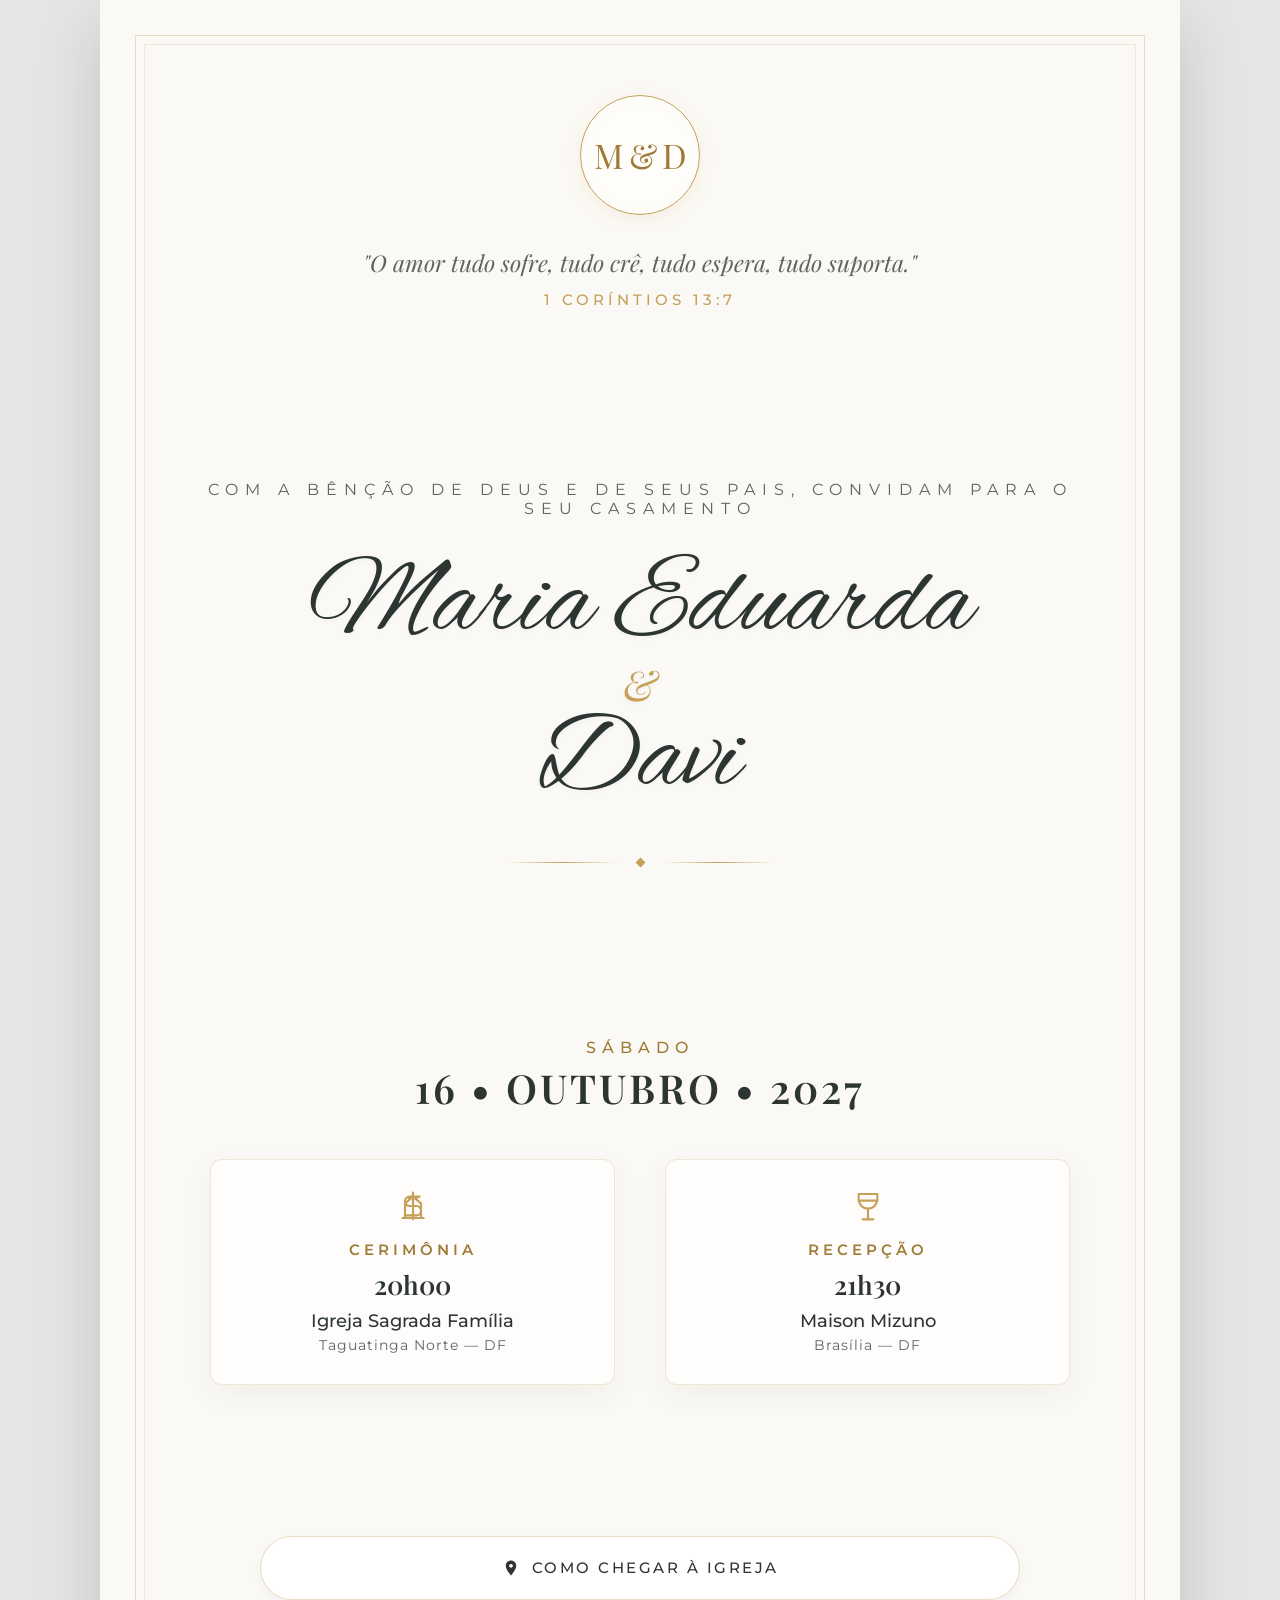
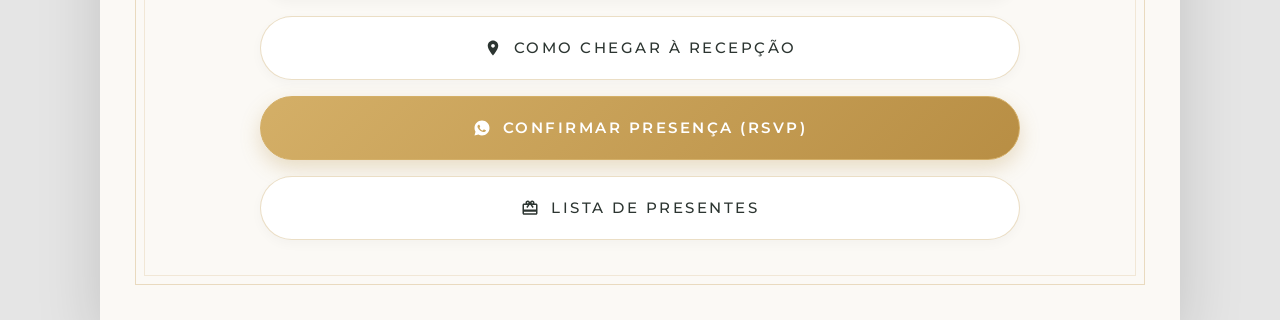
==== index.html @ dd8cb9b2 "feat: reestruturação da arquitetura modular, duplo CTA de presentes e área dos noivos" ====
<!DOCTYPE html>
<html lang="pt-BR">
<head>
  <meta charset="UTF-8">
  <meta name="viewport" content="width=device-width, initial-scale=1.0">
  <title>Convite de Casamento - Maria Eduarda & Davi</title>
  
  <!-- Fontes Tipográficas: Alex Brush, Playfair Display e Montserrat -->
  <link rel="preconnect" href="https://fonts.googleapis.com">
  <link rel="preconnect" href="https://fonts.gstatic.com" crossorigin>
  <link href="https://fonts.googleapis.com/css2?family=Alex+Brush&family=Montserrat:wght@300;400;500;600&family=Playfair+Display:ital,wght@0,400;0,600;1,400&display=swap" rel="stylesheet">

  <!-- Estilos Centralizados da Arquitetura -->
  <link rel="stylesheet" href="src/styles/convite.css">
</head>
<body>

  <main class="screen-canvas">
    
    <!-- Moldura Perimetral -->
    <div class="frame-border"></div>

    <!-- 1. Topo: Monograma & Versículo -->
    <header class="header-section">
      <div class="monogram-wrapper">
        <span class="monogram-text">M&D</span>
      </div>
      <p class="quote-text">
        "O amor tudo sofre, tudo crê, tudo espera, tudo suporta."
      </p>
      <span class="quote-ref">1 Coríntios 13:7</span>
    </header>

    <!-- 2. Centro: Nomes dos Noivos -->
    <section class="names-section">
      <p class="invitation-intro">Com a bênção de Deus e de seus pais, convidam para o seu casamento</p>
      <div class="couple-names">
        Maria Eduarda
        <span class="ampersand">&</span>
        Davi
      </div>
      <div class="ornament-divider">
        <span class="ornament-line"></span>
        <span class="ornament-diamond"></span>
        <span class="ornament-line"></span>
      </div>
    </section>

    <!-- 3. Detalhes: Data, Cerimônia & Recepção -->
    <section class="details-section">
      <div class="date-badge">
        <span class="date-day-week">Sábado</span>
        <span class="date-highlight">16 • OUTUBRO • 2027</span>
      </div>

      <div class="events-grid">
        <!-- Cerimônia -->
        <article class="event-card">
          <svg class="event-icon" viewBox="0 0 24 24" fill="none" stroke="currentColor" stroke-width="1.6" stroke-linecap="round" stroke-linejoin="round">
            <path d="M12 2v20M17 5H9.5a3.5 3.5 0 0 0 0 7h5a3.5 3.5 0 0 1 0 7H6"/>
            <path d="M12 3v6m-3-3h6"/>
            <path d="M4 21h16"/>
            <path d="M6 21V10l6-5 6 5v11"/>
          </svg>
          <h2 class="event-title">Cerimônia</h2>
          <div class="event-time">20h00</div>
          <div class="event-place">Igreja Sagrada Família</div>
          <div class="event-city">Taguatinga Norte — DF</div>
        </article>

        <!-- Recepção -->
        <article class="event-card">
          <svg class="event-icon" viewBox="0 0 24 24" fill="none" stroke="currentColor" stroke-width="1.6" stroke-linecap="round" stroke-linejoin="round">
            <path d="M8 22h8m-4-7v7m-7-15a7 7 0 0 0 14 0V3H5v4z"/>
            <path d="M5 8h14"/>
          </svg>
          <h2 class="event-title">Recepção</h2>
          <div class="event-time">21h30</div>
          <div class="event-place">Maison Mizuno</div>
          <div class="event-city">Brasília — DF</div>
        </article>
      </div>
    </section>

    <!-- 4. Botões Interativos com Links Ativos -->
    <footer class="actions-section">
      <!-- Botão 1: Igreja -->
      <a href="https://maps.app.goo.gl/EP4xwRCQ4GPCAb1d8" target="_blank" rel="noopener noreferrer" class="btn btn-outline">
        <svg class="btn-svg" viewBox="0 0 24 24">
          <path d="M12 2C8.13 2 5 5.13 5 9c0 5.25 7 13 7 13s7-7.75 7-13c0-3.87-3.13-7-7-7zm0 9.5c-1.38 0-2.5-1.12-2.5-2.5s1.12-2.5 2.5-2.5 2.5 1.12 2.5 2.5-1.12 2.5-2.5 2.5z"/>
        </svg>
        Como Chegar à Igreja
      </a>

      <!-- Botão 2: Recepção -->
      <a href="https://maps.google.com/?q=Maison+Mizuno+Brasilia" target="_blank" rel="noopener noreferrer" class="btn btn-outline">
        <svg class="btn-svg" viewBox="0 0 24 24">
          <path d="M12 2C8.13 2 5 5.13 5 9c0 5.25 7 13 7 13s7-7.75 7-13c0-3.87-3.13-7-7-7zm0 9.5c-1.38 0-2.5-1.12-2.5-2.5s1.12-2.5 2.5-2.5 2.5 1.12 2.5 2.5-1.12 2.5-2.5 2.5z"/>
        </svg>
        Como Chegar à Recepção
      </a>

      <!-- Botão 3: RSVP (Destaque Principal) -->
      <a href="https://api.whatsapp.com/send?phone=5561999999999&text=Ol%C3%A1!%20Gostaria%20de%20confirmar%20minha%20presen%C3%A7a%20no%20casamento%20de%20Maria%20Eduarda%20e%20Davi." target="_blank" rel="noopener noreferrer" class="btn btn-primary">
        <svg class="btn-svg" viewBox="0 0 24 24">
          <path d="M12 2C6.48 2 2 6.48 2 12c0 1.82.49 3.53 1.34 5L2 22l5.22-1.3c1.41.76 3.01 1.2 4.78 1.2 5.52 0 10-4.48 10-10S17.52 2 12 2zm4.5 14.2c-.22.61-1.28 1.17-1.78 1.22-.47.05-1.07.07-3.32-.86-2.6-1.07-4.24-3.73-4.37-3.9-.13-.17-1.05-1.4-1.05-2.67 0-1.27.67-1.89.9-2.14.24-.26.52-.32.7-.32.17 0 .35 0 .5.01.16.01.38-.06.59.45.22.53.75 1.83.82 1.96.07.14.11.3.02.48-.09.17-.14.28-.27.44-.14.15-.29.35-.41.47-.14.14-.29.29-.12.57.16.29.73 1.21 1.57 1.96 1.08.96 1.99 1.26 2.27 1.4.28.14.44.12.61-.07.17-.19.72-.84.91-1.13.19-.29.38-.24.64-.15.26.1 1.64.77 1.92.91.28.14.47.21.54.33.07.12.07.69-.15 1.3z"/>
        </svg>
        Confirmar Presença (RSVP)
      </a>

      <!-- Botão 4: Lista de Presentes -->
      <a href="lista-de-presentes.html" class="btn btn-outline">
        <svg class="btn-svg" viewBox="0 0 24 24">
          <path d="M20 6h-2.18c.11-.31.18-.65.18-1 0-1.66-1.34-3-3-3-1.05 0-1.96.54-2.5 1.35l-.5.65-.5-.65C10.96 2.54 10.05 2 9 2 7.34 2 6 3.34 6 5c0 .35.07.69.18 1H4c-1.11 0-1.99.89-1.99 2L2 19c0 1.11.89 2 2 2h16c1.11 0 2-.89 2-2V8c0-1.11-.89-2-2-2zm-5-2c.55 0 1 .45 1 1s-.45 1-1 1-1-.45-1-1 .45-1 1-1zM9 4c.55 0 1 .45 1 1s-.45 1-1 1-1-.45-1-1 .45-1 1-1zm11 15H4v-2h16v2zm0-5H4V8h5.08L7 10.83 8.62 12 11 8.76V8h2v.76L15.38 12 17 10.83 14.92 8H20v6z"/>
        </svg>
        Lista de Presentes
      </a>
    </footer>

  </main>

</body>
</html>
---- src/styles/convite.css ----
/* -------------------------------------------------------------
   VARIÁVEIS DE DESIGN & PALETA DE CORES (CONVITE)
   ------------------------------------------------------------- */
:root {
  --bg-linen: #FBF9F5;
  --bg-card: #FFFFFF;
  --gold-primary: #C5A059;
  --gold-light: #E7D8BA;
  --gold-dark: #9E7B36;
  --text-main: #2C3531;       /* Verde oliva muito profundo / cinza chumbo */
  --text-muted: #5C6560;
  --border-subtle: rgba(197, 160, 89, 0.35);
  --shadow-soft: 0 10px 30px rgba(44, 53, 49, 0.05);
}

/* -------------------------------------------------------------
   RESET & BASE SETUP
   ------------------------------------------------------------- */
*, *::before, *::after {
  box-sizing: border-box;
  margin: 0;
  padding: 0;
  -webkit-font-smoothing: antialiased;
  -moz-osx-font-smoothing: grayscale;
}

body {
  background-color: #E5E5E5; /* Fundo de visualização do navegador */
  display: flex;
  justify-content: center;
  align-items: center;
  min-height: 100vh;
  font-family: 'Montserrat', sans-serif;
  color: var(--text-main);
  -webkit-print-color-adjust: exact !important;
  print-color-adjust: exact !important;
}

/* -------------------------------------------------------------
   CANVAS EXATO DE TELA VERTICAL (1080 x 1920 px)
   ------------------------------------------------------------- */
.screen-canvas {
  width: 1080px;
  height: 1920px;
  min-width: 1080px;
  min-height: 1920px;
  max-width: 1080px;
  max-height: 1920px;
  background-color: var(--bg-linen);
  position: relative;
  overflow: hidden;
  display: flex;
  flex-direction: column;
  justify-content: space-between;
  align-items: center;
  padding: 95px 85px 80px 85px;
  box-shadow: 0 25px 60px rgba(0, 0, 0, 0.15);
}

/* Moldura elegante com filete duplo sutil */
.frame-border {
  position: absolute;
  top: 35px;
  left: 35px;
  right: 35px;
  bottom: 35px;
  border: 1.5px solid var(--border-subtle);
  pointer-events: none;
  z-index: 1;
}

.frame-border::after {
  content: '';
  position: absolute;
  top: 8px;
  left: 8px;
  right: 8px;
  bottom: 8px;
  border: 0.5px solid rgba(197, 160, 89, 0.2);
}

/* -------------------------------------------------------------
   SEÇÃO DO TOPO: MONOGRAMA & VERSÍCULO
   ------------------------------------------------------------- */
.header-section {
  width: 100%;
  text-align: center;
  z-index: 2;
}

.monogram-wrapper {
  margin: 0 auto 30px auto;
  width: 120px;
  height: 120px;
  border: 1px solid var(--gold-primary);
  border-radius: 50%;
  display: flex;
  align-items: center;
  justify-content: center;
  background: radial-gradient(circle, #FFFDF9 60%, rgba(249, 248, 246, 0.3) 100%);
  box-shadow: 0 4px 15px rgba(197, 160, 89, 0.12);
}

.monogram-text {
  font-family: 'Playfair Display', serif;
  font-size: 34px;
  font-weight: 400;
  color: var(--gold-dark);
  letter-spacing: 5px;
  text-indent: 5px;
}

.quote-text {
  font-family: 'Playfair Display', serif;
  font-style: italic;
  font-size: 23px;
  line-height: 1.6;
  color: var(--text-muted);
  max-width: 720px;
  margin: 0 auto;
}

.quote-ref {
  display: block;
  font-family: 'Montserrat', sans-serif;
  font-style: normal;
  font-size: 15px;
  font-weight: 500;
  text-transform: uppercase;
  letter-spacing: 4px;
  color: var(--gold-primary);
  margin-top: 8px;
}

/* -------------------------------------------------------------
   SEÇÃO CENTRAL: NOMES DOS NOIVOS
   ------------------------------------------------------------- */
.names-section {
  width: 100%;
  text-align: center;
  z-index: 2;
  margin: 20px 0;
}

.invitation-intro {
  font-size: 16px;
  text-transform: uppercase;
  letter-spacing: 7px;
  color: var(--text-muted);
  margin-bottom: 25px;
  font-weight: 400;
}

.couple-names {
  font-family: 'Alex Brush', cursive;
  font-size: 110px;
  color: var(--text-main);
  line-height: 1.15;
  font-weight: 400;
  padding: 0 20px;
  text-shadow: 0 2px 4px rgba(44, 53, 49, 0.04);
}

.ampersand {
  display: block;
  font-family: 'Playfair Display', serif;
  font-style: italic;
  font-size: 42px;
  color: var(--gold-primary);
  margin: -10px 0;
}

.ornament-divider {
  display: flex;
  align-items: center;
  justify-content: center;
  gap: 20px;
  margin-top: 35px;
}

.ornament-line {
  width: 110px;
  height: 1px;
  background: linear-gradient(90deg, transparent, var(--gold-primary), transparent);
}

.ornament-diamond {
  width: 7px;
  height: 7px;
  background-color: var(--gold-primary);
  transform: rotate(45deg);
}

/* -------------------------------------------------------------
   SEÇÃO DE DETALHES: DATA & LOCAIS
   ------------------------------------------------------------- */
.details-section {
  width: 100%;
  max-width: 860px;
  text-align: center;
  z-index: 2;
}

.date-badge {
  display: inline-flex;
  flex-direction: column;
  align-items: center;
  justify-content: center;
  margin-bottom: 45px;
}

.date-day-week {
  font-size: 16px;
  text-transform: uppercase;
  letter-spacing: 6px;
  color: var(--gold-dark);
  font-weight: 500;
  margin-bottom: 4px;
}

.date-highlight {
  font-family: 'Playfair Display', serif;
  font-size: 40px;
  font-weight: 600;
  letter-spacing: 3px;
  color: var(--text-main);
}

.events-grid {
  display: flex;
  justify-content: center;
  gap: 50px;
  width: 100%;
}

.event-card {
  flex: 1;
  background-color: rgba(255, 255, 255, 0.7);
  border: 1px solid rgba(197, 160, 89, 0.25);
  border-radius: 12px;
  padding: 30px 20px;
  box-shadow: var(--shadow-soft);
  backdrop-filter: blur(4px);
}

.event-icon {
  width: 32px;
  height: 32px;
  margin: 0 auto 14px auto;
  color: var(--gold-primary);
}

.event-title {
  font-size: 15px;
  text-transform: uppercase;
  letter-spacing: 4px;
  color: var(--gold-dark);
  font-weight: 600;
  margin-bottom: 8px;
}

.event-time {
  font-family: 'Playfair Display', serif;
  font-size: 26px;
  font-weight: 600;
  color: var(--text-main);
  margin-bottom: 8px;
}

.event-place {
  font-size: 18px;
  font-weight: 500;
  color: var(--text-main);
  margin-bottom: 4px;
}

.event-city {
  font-size: 14px;
  color: var(--text-muted);
  letter-spacing: 1px;
}

/* -------------------------------------------------------------
   SEÇÃO DOS BOTÕES DE AÇÃO INTERATIVOS
   ------------------------------------------------------------- */
.actions-section {
  width: 100%;
  max-width: 760px;
  display: flex;
  flex-direction: column;
  gap: 16px;
  z-index: 2;
}

.btn {
  display: flex;
  align-items: center;
  justify-content: center;
  width: 100%;
  height: 64px;
  border-radius: 32px;
  text-decoration: none;
  font-size: 15px;
  font-weight: 500;
  letter-spacing: 2.5px;
  text-transform: uppercase;
  transition: all 0.3s ease;
  cursor: pointer;
}

.btn-svg {
  width: 18px;
  height: 18px;
  margin-right: 12px;
  fill: currentColor;
}

/* Botão Principal Dourado (RSVP) */
.btn-primary {
  background: linear-gradient(135deg, #D4AF67 0%, #B88E44 100%);
  color: #FFFFFF;
  box-shadow: 0 8px 20px rgba(184, 142, 68, 0.28);
  font-weight: 600;
  border: 1px solid #D4AF67;
}

/* Botões Secundários Elegantes em Contorno */
.btn-outline {
  background-color: #FFFFFF;
  color: var(--text-main);
  border: 1.5px solid var(--border-subtle);
  box-shadow: 0 4px 12px rgba(0, 0, 0, 0.03);
}

.btn-outline:hover {
  border-color: var(--gold-primary);
  background-color: #FCFBF9;
  color: var(--gold-dark);
}

/* -------------------------------------------------------------
   REGRAS DE IMPRESSÃO / GERAÇÃO EXATA DE PDF
   ------------------------------------------------------------- */
@media print {
  @page {
    size: 1080px 1920px;
    margin: 0;
  }
  
  html, body {
    width: 1080px;
    height: 1920px;
    margin: 0;
    padding: 0;
    background: transparent !important;
    -webkit-print-color-adjust: exact !important;
    print-color-adjust: exact !important;
  }

  .screen-canvas {
    box-shadow: none !important;
    margin: 0 !important;
    width: 1080px !important;
    height: 1920px !important;
    page-break-after: avoid;
    page-break-inside: avoid;
  }

  /* Garante que links permaneçam clicáveis sem decorações estranhas de impressão */
  a {
    text-decoration: none !important;
    color: inherit;
  }
}
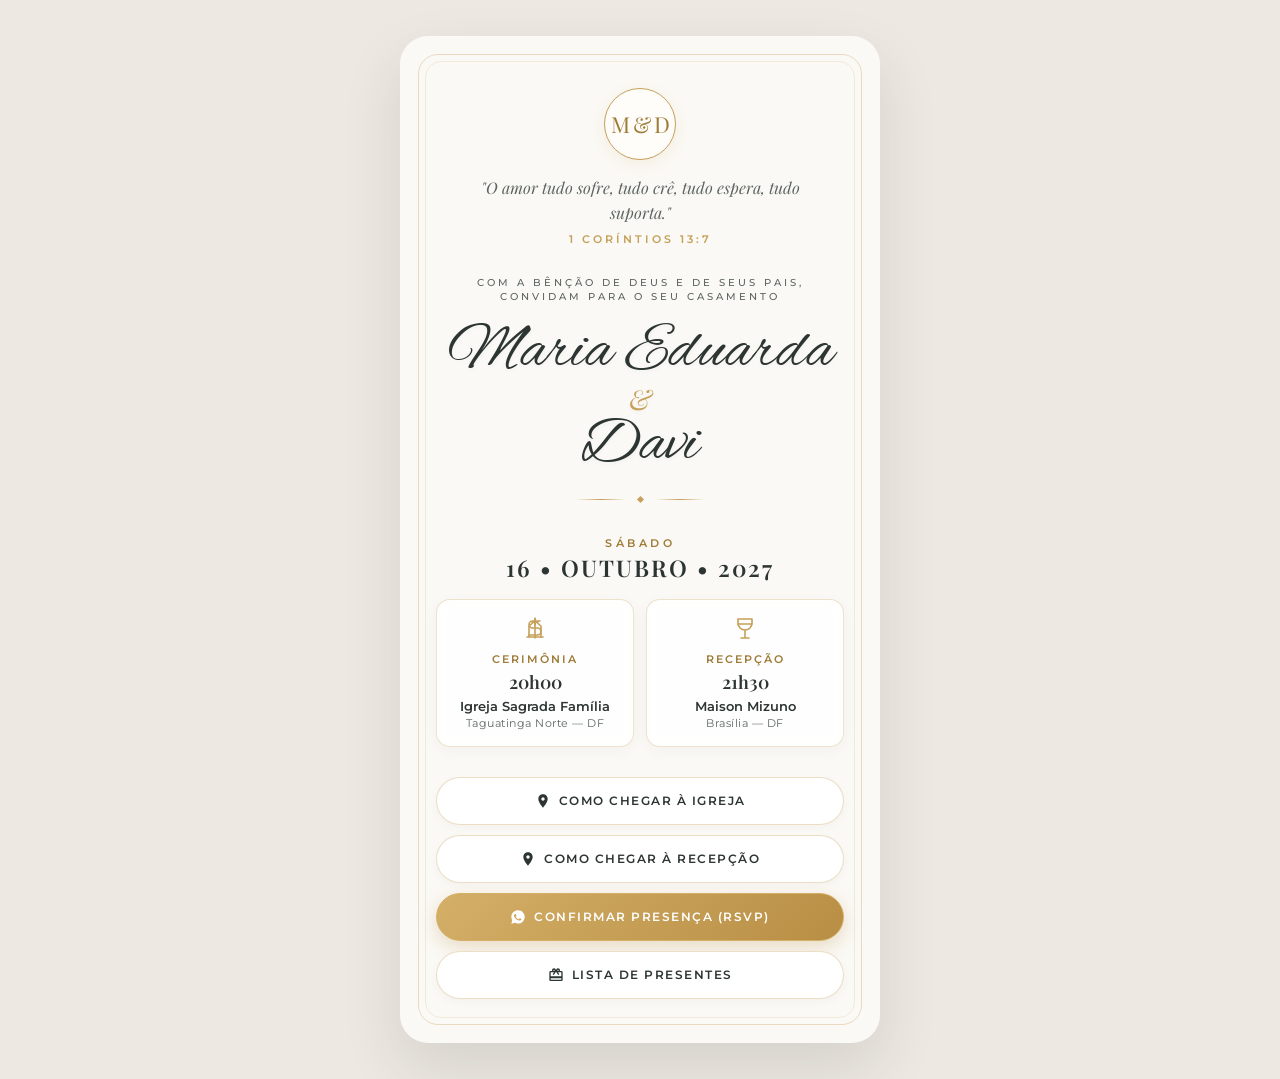
==== commit 281789a3: "feat(responsive): refactor entire project to Mobile First design architecture - Rewrite src/styles/c" ====
--- a/index.html
+++ b/index.html
@@ -101,7 +101,7 @@
       </a>
 
       <!-- Botão 3: RSVP (Destaque Principal) -->
-      <a href="https://api.whatsapp.com/send?phone=5561999999999&text=Ol%C3%A1!%20Gostaria%20de%20confirmar%20minha%20presen%C3%A7a%20no%20casamento%20de%20Maria%20Eduarda%20e%20Davi." target="_blank" rel="noopener noreferrer" class="btn btn-primary">
+      <a href="https://api.whatsapp.com/send?phone=5561992705412&text=Ol%C3%A1!%20Gostaria%20de%20confirmar%20minha%20presen%C3%A7a%20no%20casamento%20de%20Maria%20Eduarda%20e%20Davi." target="_blank" rel="noopener noreferrer" class="btn btn-primary">
         <svg class="btn-svg" viewBox="0 0 24 24">
           <path d="M12 2C6.48 2 2 6.48 2 12c0 1.82.49 3.53 1.34 5L2 22l5.22-1.3c1.41.76 3.01 1.2 4.78 1.2 5.52 0 10-4.48 10-10S17.52 2 12 2zm4.5 14.2c-.22.61-1.28 1.17-1.78 1.22-.47.05-1.07.07-3.32-.86-2.6-1.07-4.24-3.73-4.37-3.9-.13-.17-1.05-1.4-1.05-2.67 0-1.27.67-1.89.9-2.14.24-.26.52-.32.7-.32.17 0 .35 0 .5.01.16.01.38-.06.59.45.22.53.75 1.83.82 1.96.07.14.11.3.02.48-.09.17-.14.28-.27.44-.14.15-.29.35-.41.47-.14.14-.29.29-.12.57.16.29.73 1.21 1.57 1.96 1.08.96 1.99 1.26 2.27 1.4.28.14.44.12.61-.07.17-.19.72-.84.91-1.13.19-.29.38-.24.64-.15.26.1 1.64.77 1.92.91.28.14.47.21.54.33.07.12.07.69-.15 1.3z"/>
         </svg>
--- a/src/styles/convite.css
+++ b/src/styles/convite.css
@@ -14,7 +14,7 @@
 }
 
 /* -------------------------------------------------------------
-   RESET & BASE SETUP
+   RESET & BASE SETUP (MOBILE-FIRST)
    ------------------------------------------------------------- */
 *, *::before, *::after {
   box-sizing: border-box;
@@ -25,27 +25,29 @@
 }
 
 body {
-  background-color: #E5E5E5; /* Fundo de visualização do navegador */
-  display: flex;
-  justify-content: center;
-  align-items: center;
+  background-color: var(--bg-linen);
   min-height: 100vh;
+  min-height: 100dvh;
+  display: flex;
+  flex-direction: column;
+  justify-content: flex-start;
+  align-items: center;
   font-family: 'Montserrat', sans-serif;
   color: var(--text-main);
   -webkit-print-color-adjust: exact !important;
   print-color-adjust: exact !important;
-}
-
-/* -------------------------------------------------------------
-   CANVAS EXATO DE TELA VERTICAL (1080 x 1920 px)
+  overflow-x: hidden;
+  padding: 0;
+}
+
+/* -------------------------------------------------------------
+   CANVAS DO CONVITE (MOBILE FIRST: 100% FLUIDO NO CELULAR)
    ------------------------------------------------------------- */
 .screen-canvas {
-  width: 1080px;
-  height: 1920px;
-  min-width: 1080px;
-  min-height: 1920px;
-  max-width: 1080px;
-  max-height: 1920px;
+  width: 100%;
+  max-width: 480px;
+  min-height: 100vh;
+  min-height: 100dvh;
   background-color: var(--bg-linen);
   position: relative;
   overflow: hidden;
@@ -53,18 +55,36 @@
   flex-direction: column;
   justify-content: space-between;
   align-items: center;
-  padding: 95px 85px 80px 85px;
-  box-shadow: 0 25px 60px rgba(0, 0, 0, 0.15);
-}
-
-/* Moldura elegante com filete duplo sutil */
+  padding: clamp(32px, 7vw, 44px) clamp(18px, 5vw, 26px) clamp(26px, 5vw, 36px) clamp(18px, 5vw, 26px);
+  box-shadow: none;
+  gap: clamp(16px, 3.5vw, 22px);
+}
+
+/* Em telas maiores que celular (Tablet/Desktop), o convite vira um cartão luxuoso centralizado */
+@media (min-width: 640px) {
+  body {
+    background-color: #EDE8E1;
+    justify-content: center;
+    padding: 36px 16px;
+  }
+  .screen-canvas {
+    min-height: auto;
+    border-radius: 28px;
+    padding: 52px 36px 44px 36px;
+    box-shadow: 0 25px 60px rgba(44, 53, 49, 0.12);
+    gap: 26px;
+  }
+}
+
+/* Moldura perimetral elegante com borda dupla sutil */
 .frame-border {
   position: absolute;
-  top: 35px;
-  left: 35px;
-  right: 35px;
-  bottom: 35px;
-  border: 1.5px solid var(--border-subtle);
+  top: 12px;
+  left: 12px;
+  right: 12px;
+  bottom: 12px;
+  border: 1px solid var(--border-subtle);
+  border-radius: 16px;
   pointer-events: none;
   z-index: 1;
 }
@@ -72,15 +92,33 @@
 .frame-border::after {
   content: '';
   position: absolute;
-  top: 8px;
-  left: 8px;
-  right: 8px;
-  bottom: 8px;
-  border: 0.5px solid rgba(197, 160, 89, 0.2);
-}
-
-/* -------------------------------------------------------------
-   SEÇÃO DO TOPO: MONOGRAMA & VERSÍCULO
+  top: 4px;
+  left: 4px;
+  right: 4px;
+  bottom: 4px;
+  border: 0.5px solid rgba(197, 160, 89, 0.18);
+  border-radius: 12px;
+}
+
+@media (min-width: 640px) {
+  .frame-border {
+    top: 18px;
+    left: 18px;
+    right: 18px;
+    bottom: 18px;
+    border-radius: 20px;
+  }
+  .frame-border::after {
+    top: 6px;
+    left: 6px;
+    right: 6px;
+    bottom: 6px;
+    border-radius: 16px;
+  }
+}
+
+/* -------------------------------------------------------------
+   1. SEÇÃO DO TOPO: MONOGRAMA & VERSÍCULO
    ------------------------------------------------------------- */
 .header-section {
   width: 100%;
@@ -89,9 +127,9 @@
 }
 
 .monogram-wrapper {
-  margin: 0 auto 30px auto;
-  width: 120px;
-  height: 120px;
+  margin: 0 auto 16px auto;
+  width: 72px;
+  height: 72px;
   border: 1px solid var(--gold-primary);
   border-radius: 50%;
   display: flex;
@@ -103,61 +141,64 @@
 
 .monogram-text {
   font-family: 'Playfair Display', serif;
-  font-size: 34px;
+  font-size: 22px;
   font-weight: 400;
   color: var(--gold-dark);
-  letter-spacing: 5px;
-  text-indent: 5px;
+  letter-spacing: 3px;
+  text-indent: 3px;
 }
 
 .quote-text {
   font-family: 'Playfair Display', serif;
   font-style: italic;
-  font-size: 23px;
-  line-height: 1.6;
+  font-size: clamp(14px, 3.8vw, 16px);
+  line-height: 1.55;
   color: var(--text-muted);
-  max-width: 720px;
+  max-width: 380px;
   margin: 0 auto;
+  padding: 0 8px;
 }
 
 .quote-ref {
   display: block;
   font-family: 'Montserrat', sans-serif;
   font-style: normal;
-  font-size: 15px;
-  font-weight: 500;
+  font-size: 11px;
+  font-weight: 600;
   text-transform: uppercase;
-  letter-spacing: 4px;
+  letter-spacing: 3px;
   color: var(--gold-primary);
-  margin-top: 8px;
-}
-
-/* -------------------------------------------------------------
-   SEÇÃO CENTRAL: NOMES DOS NOIVOS
+  margin-top: 6px;
+}
+
+/* -------------------------------------------------------------
+   2. SEÇÃO CENTRAL: NOMES DOS NOIVOS
    ------------------------------------------------------------- */
 .names-section {
   width: 100%;
   text-align: center;
   z-index: 2;
-  margin: 20px 0;
+  margin: 4px 0;
 }
 
 .invitation-intro {
-  font-size: 16px;
+  font-size: 10px;
   text-transform: uppercase;
-  letter-spacing: 7px;
+  letter-spacing: 3px;
   color: var(--text-muted);
-  margin-bottom: 25px;
-  font-weight: 400;
+  margin-bottom: 12px;
+  font-weight: 500;
+  padding: 0 10px;
+  line-height: 1.4;
 }
 
 .couple-names {
   font-family: 'Alex Brush', cursive;
-  font-size: 110px;
+  font-size: clamp(38px, 12vw, 64px);
   color: var(--text-main);
   line-height: 1.15;
   font-weight: 400;
-  padding: 0 20px;
+  padding: 0 8px;
   text-shadow: 0 2px 4px rgba(44, 53, 49, 0.04);
 }
 
@@ -165,38 +206,37 @@
   display: block;
   font-family: 'Playfair Display', serif;
   font-style: italic;
-  font-size: 42px;
+  font-size: clamp(20px, 5.5vw, 28px);
   color: var(--gold-primary);
-  margin: -10px 0;
+  margin: -6px 0;
 }
 
 .ornament-divider {
   display: flex;
   align-items: center;
   justify-content: center;
-  gap: 20px;
-  margin-top: 35px;
+  gap: 12px;
+  margin-top: 14px;
 }
 
 .ornament-line {
-  width: 110px;
+  width: 50px;
   height: 1px;
   background: linear-gradient(90deg, transparent, var(--gold-primary), transparent);
 }
 
 .ornament-diamond {
-  width: 7px;
-  height: 7px;
+  width: 5px;
+  height: 5px;
   background-color: var(--gold-primary);
   transform: rotate(45deg);
 }
 
 /* -------------------------------------------------------------
-   SEÇÃO DE DETALHES: DATA & LOCAIS
+   3. SEÇÃO DE DETALHES: DATA & LOCAIS
    ------------------------------------------------------------- */
 .details-section {
   width: 100%;
-  max-width: 860px;
   text-align: center;
   z-index: 2;
 }
@@ -206,90 +246,96 @@
   flex-direction: column;
   align-items: center;
   justify-content: center;
-  margin-bottom: 45px;
+  margin-bottom: 16px;
 }
 
 .date-day-week {
-  font-size: 16px;
+  font-size: 11px;
   text-transform: uppercase;
-  letter-spacing: 6px;
+  letter-spacing: 3.5px;
   color: var(--gold-dark);
-  font-weight: 500;
-  margin-bottom: 4px;
+  font-weight: 600;
+  margin-bottom: 2px;
 }
 
 .date-highlight {
   font-family: 'Playfair Display', serif;
-  font-size: 40px;
-  font-weight: 600;
-  letter-spacing: 3px;
+  font-size: clamp(17px, 4.8vw, 23px);
+  font-weight: 600;
+  letter-spacing: clamp(1px, 0.4vw, 2px);
   color: var(--text-main);
 }
 
 .events-grid {
-  display: flex;
-  justify-content: center;
-  gap: 50px;
-  width: 100%;
+  display: grid;
+  grid-template-columns: 1fr;
+  gap: 10px;
+  width: 100%;
+}
+
+@media (min-width: 440px) {
+  .events-grid {
+    grid-template-columns: 1fr 1fr;
+    gap: 12px;
+  }
 }
 
 .event-card {
-  flex: 1;
-  background-color: rgba(255, 255, 255, 0.7);
-  border: 1px solid rgba(197, 160, 89, 0.25);
-  border-radius: 12px;
-  padding: 30px 20px;
-  box-shadow: var(--shadow-soft);
-  backdrop-filter: blur(4px);
+  background-color: rgba(255, 255, 255, 0.85);
+  border: 1px solid rgba(197, 160, 89, 0.3);
+  border-radius: 14px;
+  padding: 16px 12px;
+  box-shadow: 0 4px 15px rgba(44, 53, 49, 0.04);
+  backdrop-filter: blur(6px);
 }
 
 .event-icon {
-  width: 32px;
-  height: 32px;
-  margin: 0 auto 14px auto;
+  width: 24px;
+  height: 24px;
+  margin: 0 auto 8px auto;
   color: var(--gold-primary);
 }
 
 .event-title {
-  font-size: 15px;
+  font-size: 11px;
   text-transform: uppercase;
-  letter-spacing: 4px;
+  letter-spacing: 2px;
   color: var(--gold-dark);
   font-weight: 600;
-  margin-bottom: 8px;
+  margin-bottom: 4px;
 }
 
 .event-time {
   font-family: 'Playfair Display', serif;
-  font-size: 26px;
-  font-weight: 600;
-  color: var(--text-main);
-  margin-bottom: 8px;
+  font-size: 18px;
+  font-weight: 600;
+  color: var(--text-main);
+  margin-bottom: 4px;
 }
 
 .event-place {
-  font-size: 18px;
-  font-weight: 500;
-  color: var(--text-main);
-  margin-bottom: 4px;
+  font-size: 13px;
+  font-weight: 600;
+  color: var(--text-main);
+  margin-bottom: 2px;
 }
 
 .event-city {
-  font-size: 14px;
+  font-size: 11px;
   color: var(--text-muted);
-  letter-spacing: 1px;
-}
-
-/* -------------------------------------------------------------
-   SEÇÃO DOS BOTÕES DE AÇÃO INTERATIVOS
+  letter-spacing: 0.5px;
+}
+
+/* -------------------------------------------------------------
+   4. SEÇÃO DOS BOTÕES DE AÇÃO INTERATIVOS
    ------------------------------------------------------------- */
 .actions-section {
   width: 100%;
-  max-width: 760px;
   display: flex;
   flex-direction: column;
-  gap: 16px;
+  gap: 10px;
   z-index: 2;
+  margin-top: 4px;
 }
 
 .btn {
@@ -297,31 +343,45 @@
   align-items: center;
   justify-content: center;
   width: 100%;
-  height: 64px;
-  border-radius: 32px;
+  height: 48px;
+  min-height: 48px;
+  border-radius: 24px;
   text-decoration: none;
-  font-size: 15px;
-  font-weight: 500;
-  letter-spacing: 2.5px;
+  font-size: clamp(10.5px, 2.7vw, 11.5px);
+  font-weight: 600;
+  letter-spacing: clamp(1px, 0.3vw, 1.5px);
   text-transform: uppercase;
-  transition: all 0.3s ease;
+  transition: all 0.25s ease;
   cursor: pointer;
+  padding: 0 clamp(12px, 3vw, 16px);
+  -webkit-tap-highlight-color: transparent;
+  white-space: nowrap;
+}
+
+.btn:active {
+  transform: scale(0.98);
 }
 
 .btn-svg {
-  width: 18px;
-  height: 18px;
-  margin-right: 12px;
+  width: 16px;
+  height: 16px;
+  margin-right: 8px;
   fill: currentColor;
+  flex-shrink: 0;
 }
 
 /* Botão Principal Dourado (RSVP) */
 .btn-primary {
   background: linear-gradient(135deg, #D4AF67 0%, #B88E44 100%);
   color: #FFFFFF;
-  box-shadow: 0 8px 20px rgba(184, 142, 68, 0.28);
+  box-shadow: 0 6px 18px rgba(184, 142, 68, 0.28);
   font-weight: 600;
   border: 1px solid #D4AF67;
+}
+
+.btn-primary:hover {
+  background: linear-gradient(135deg, #DFBD7A 0%, #A57E37 100%);
+  box-shadow: 0 8px 22px rgba(184, 142, 68, 0.35);
 }
 
 /* Botões Secundários Elegantes em Contorno */
@@ -329,7 +389,7 @@
   background-color: #FFFFFF;
   color: var(--text-main);
   border: 1.5px solid var(--border-subtle);
-  box-shadow: 0 4px 12px rgba(0, 0, 0, 0.03);
+  box-shadow: 0 3px 10px rgba(0, 0, 0, 0.03);
 }
 
 .btn-outline:hover {
@@ -343,13 +403,12 @@
    ------------------------------------------------------------- */
 @media print {
   @page {
-    size: 1080px 1920px;
-    margin: 0;
+    size: auto;
+    margin: 10mm;
   }
   
   html, body {
-    width: 1080px;
-    height: 1920px;
+    width: 100%;
     margin: 0;
     padding: 0;
     background: transparent !important;
@@ -359,14 +418,12 @@
 
   .screen-canvas {
     box-shadow: none !important;
-    margin: 0 !important;
-    width: 1080px !important;
-    height: 1920px !important;
+    margin: 0 auto !important;
+    max-width: 100% !important;
     page-break-after: avoid;
     page-break-inside: avoid;
   }
 
-  /* Garante que links permaneçam clicáveis sem decorações estranhas de impressão */
   a {
     text-decoration: none !important;
     color: inherit;
